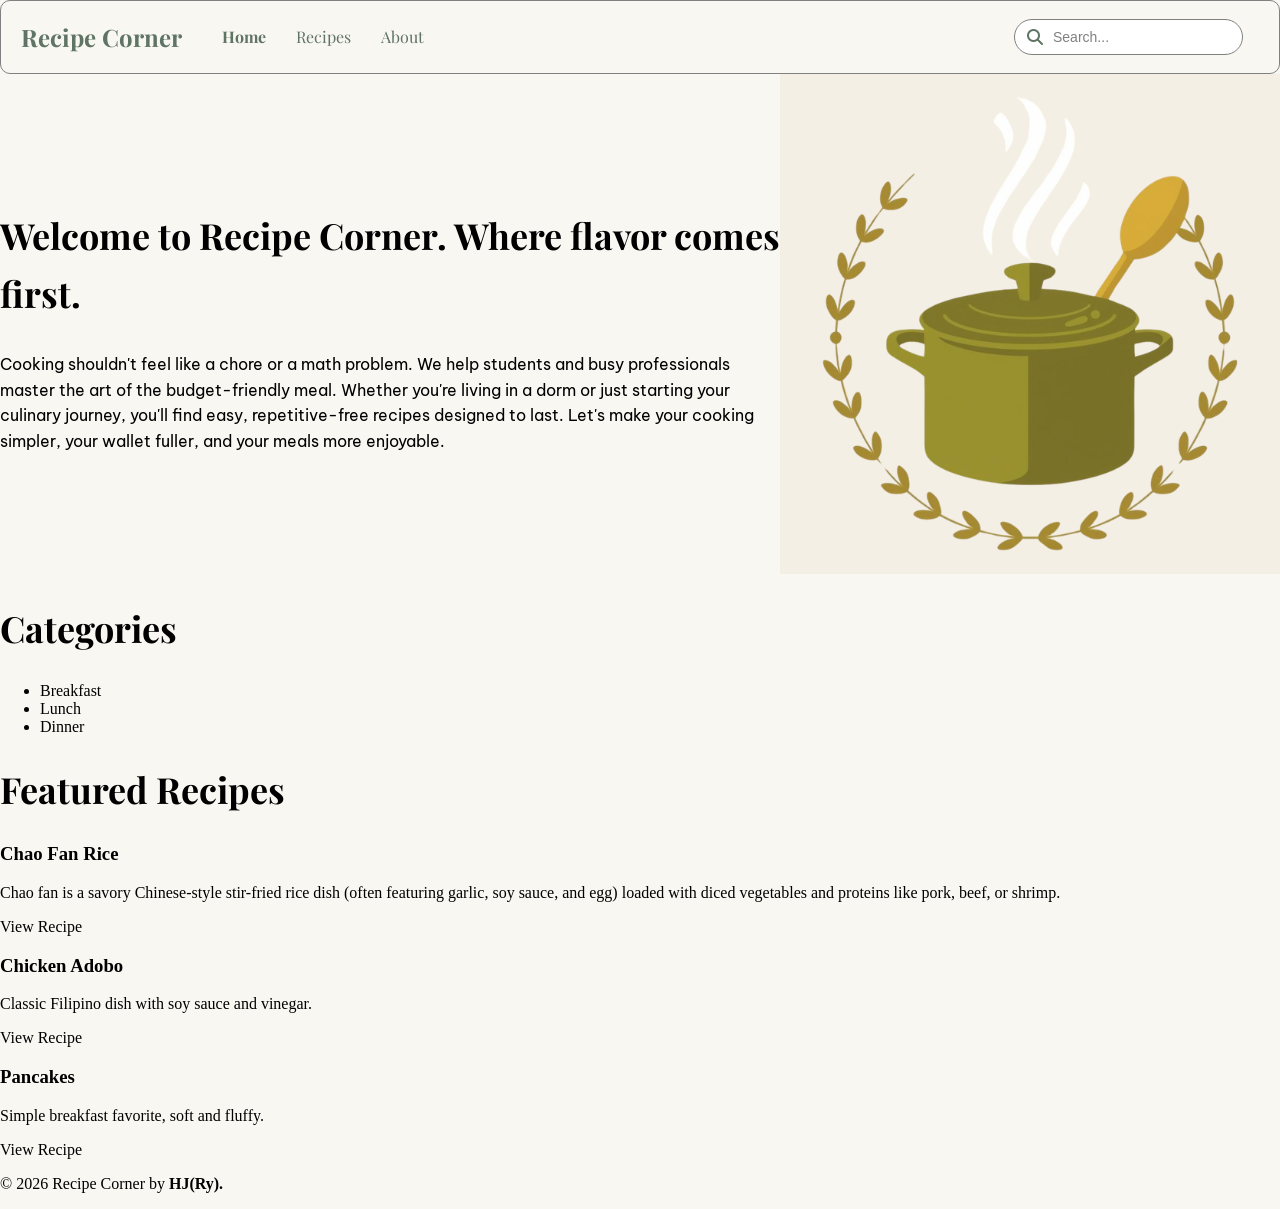
==== index.html @ d409b97f "Style navbar and hero section" ====
<!doctype html>
<html lang="en">
  <head>
    <meta charset="UTF-8" />
    <meta name="viewport" content="width=device-width, initial-scale=1.0" />
    <title>Home | Recipe Corner</title>
    <link rel="stylesheet" href="style.css" />
    <link
      rel="icon"
      type="image/png"
      href="images/Recipe Corner Logo (1).png"
    />
    <link
      rel="stylesheet"
      href="https://cdnjs.cloudflare.com/ajax/libs/font-awesome/6.5.0/css/all.min.css"
    />
  </head>

  <body>
    <header>
      <nav class="navi">
        <h1>Recipe Corner</h1>

        <div class="nav-links">
          <strong>Home</strong>
          <a href="#">Recipes</a>
          <a href="#">About</a>
        </div>

        <div class="search-bar">
          <i class="fa-solid fa-magnifying-glass"></i>
          <input type="text" placeholder="Search..." />
        </div>
      </nav>
    </header>

    <main>
      <section class="hero">
        <div class="hero-text">
          <h2>Welcome to Recipe Corner. Where flavor comes first.</h2>
          <p>
            Cooking shouldn't feel like a chore or a math problem. We help
            students and busy professionals master the art of the
            budget-friendly meal. Whether you&apos;re living in a dorm or just
            starting your culinary journey, you&apos;ll find easy,
            repetitive-free recipes designed to last. Let&apos;s make your
            cooking simpler, your wallet fuller, and your meals more enjoyable.
          </p>
        </div>

        <img
          src="images/Recipe Corner Logo (1).png"
          alt="Recipe Corner cooking website logo"
        />
      </section>

      <section>
        <h2>Categories</h2>
        <ul>
          <li>Breakfast</li>
          <li>Lunch</li>
          <li>Dinner</li>
        </ul>
      </section>

      <section>
        <h2>Featured Recipes</h2>

        <article>
          <h3>Chao Fan Rice</h3>
          <p>
            Chao fan is a savory Chinese-style stir-fried rice dish (often
            featuring garlic, soy sauce, and egg) loaded with diced vegetables
            and proteins like pork, beef, or shrimp.
          </p>
          <a href="recipe-chaofan.html">View Recipe</a>
        </article>

        <article>
          <h3>Chicken Adobo</h3>
          <p>Classic Filipino dish with soy sauce and vinegar.</p>
          <a href="recipe-adobo.html">View Recipe</a>
        </article>

        <article>
          <h3>Pancakes</h3>
          <p>Simple breakfast favorite, soft and fluffy.</p>
          <a href="recipe-pancakes.html">View Recipe</a>
        </article>
      </section>
    </main>

    <footer>
      <p>© 2026 Recipe Corner by <strong>HJ(Ry).</strong></p>
    </footer>
  </body>
</html>
---- style.css ----
@import url("https://fonts.googleapis.com/css2?family=Playfair+Display:ital,wght@0,400..900;1,400..900&display=swap");
@import url("https://fonts.googleapis.com/css2?family=Be+Vietnam+Pro:ital,wght@0,100;0,200;0,300;0,400;0,500;0,600;0,700;0,800;0,900;1,100;1,200;1,300;1,400;1,500;1,600;1,700;1,800;1,900&family=Playfair+Display:ital,wght@0,400..900;1,400..900&display=swap");

.navi {
  background-color: #f9f7f2;
  border: 1px solid gray;
  border-radius: 10px;
  font-family: "Playfair Display", serif;
  display: flex;
  align-items: center;
  position: sticky;
  top: 0%;
  gap: 40px;
  color: #5f7464;
}

.navi h1 {
  margin-left: 20px;
}

.nav-links {
  display: flex;
  gap: 30px;
  align-items: center;
}

a {
  text-decoration: none;
  color: inherit;
}

.search-bar {
  display: flex;
  align-items: center;
  gap: 8px;
  margin-left: 550px;
  padding: 8px 12px;
  border: 1px solid gray;
  border-radius: 20px;
  background-color: white;
}

.search-bar input {
  border: none;
  outline: none;
  font-size: 14px;
}

.search-bar:focus-within {
  border-color: green;
  box-shadow: 0 0 5px rgba(0, 128, 0, 0.4);
}

.search-bar input::placeholder {
  color: gray;
}

.hero {
  display: flex;
  align-items: center;
}

.hero-text {
  font-family: "Be Vietnam Pro", sans-serif;
  line-height: 1.6;
}

h2 {
  font-family: "Playfair Display", serif;
  font-size: 36px;
}

body {
  background-color: #f9f7f2;
  margin: 0;
}
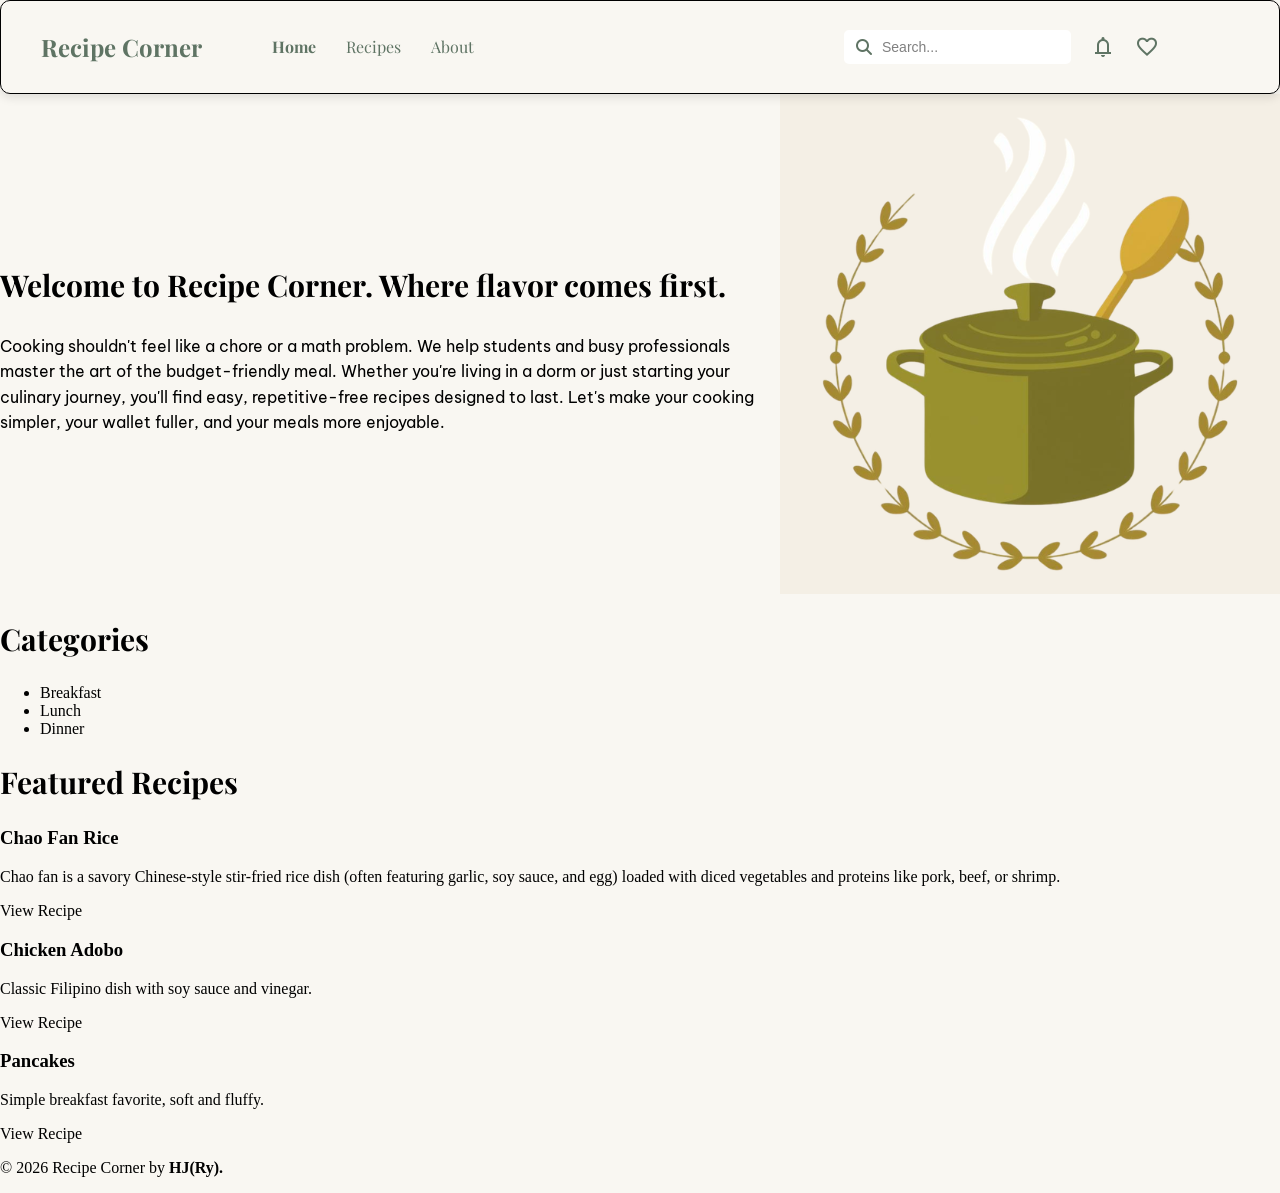
==== commit 22351333: "Add nav bar icons and improve the css styling" ====
--- a/index.html
+++ b/index.html
@@ -13,6 +13,10 @@
     <link
       rel="stylesheet"
       href="https://cdnjs.cloudflare.com/ajax/libs/font-awesome/6.5.0/css/all.min.css"
+    />
+    <link
+      rel="stylesheet"
+      href="https://fonts.googleapis.com/css2?family=Material+Symbols+Outlined:opsz,wght,FILL,GRAD@20..48,100..700,0..1,-50..200"
     />
   </head>
 
@@ -31,6 +35,10 @@
           <i class="fa-solid fa-magnifying-glass"></i>
           <input type="text" placeholder="Search..." />
         </div>
+
+        <span class="material-symbols-outlined bell">notifications</span>
+
+        <span class="material-symbols-outlined heart">favorite</span>
       </nav>
     </header>
 
--- a/style.css
+++ b/style.css
@@ -3,15 +3,25 @@
 
 .navi {
   background-color: #f9f7f2;
-  border: 1px solid gray;
-  border-radius: 10px;
   font-family: "Playfair Display", serif;
+  color: #5f7464;
+
   display: flex;
   align-items: center;
+  justify-content: space-between;
+
+  padding: 10px 20px;
+  width: 100%;
+  box-sizing: border-box;
+
   position: sticky;
-  top: 0%;
-  gap: 40px;
-  color: #5f7464;
+  top: 0;
+  z-index: 1000;
+
+  border: 1px solid black;
+  border-radius: 10px;
+
+  box-shadow: 0 4px 10px rgba(0, 0, 0, 0.1);
 }
 
 .navi h1 {
@@ -33,10 +43,9 @@
   display: flex;
   align-items: center;
   gap: 8px;
-  margin-left: 550px;
+  margin-left: 300px;
   padding: 8px 12px;
-  border: 1px solid gray;
-  border-radius: 20px;
+  border-radius: 5px;
   background-color: white;
 }
 
@@ -67,10 +76,42 @@
 
 h2 {
   font-family: "Playfair Display", serif;
-  font-size: 36px;
+  font-size: 30px;
 }
 
 body {
   background-color: #f9f7f2;
   margin: 0;
 }
+
+.bell {
+  font-variation-settings:
+    "FILL",
+    "wght" 600,
+    "GRAD" 0,
+    "opsz" 24;
+  position: relative;
+  right: 50px;
+  cursor: pointer;
+  transition: 0.3s;
+}
+
+.heart {
+  font-variation-settings:
+    "FILL" 0,
+    "wght" 400,
+    "GRAD" 0,
+    "opsz" 24;
+  position: relative;
+  right: 100px;
+  cursor: pointer;
+  transition: 0.3s;
+}
+
+.bell:hover {
+  color: #269440;
+}
+
+.heart:hover {
+  color: rgb(165, 51, 51);
+}
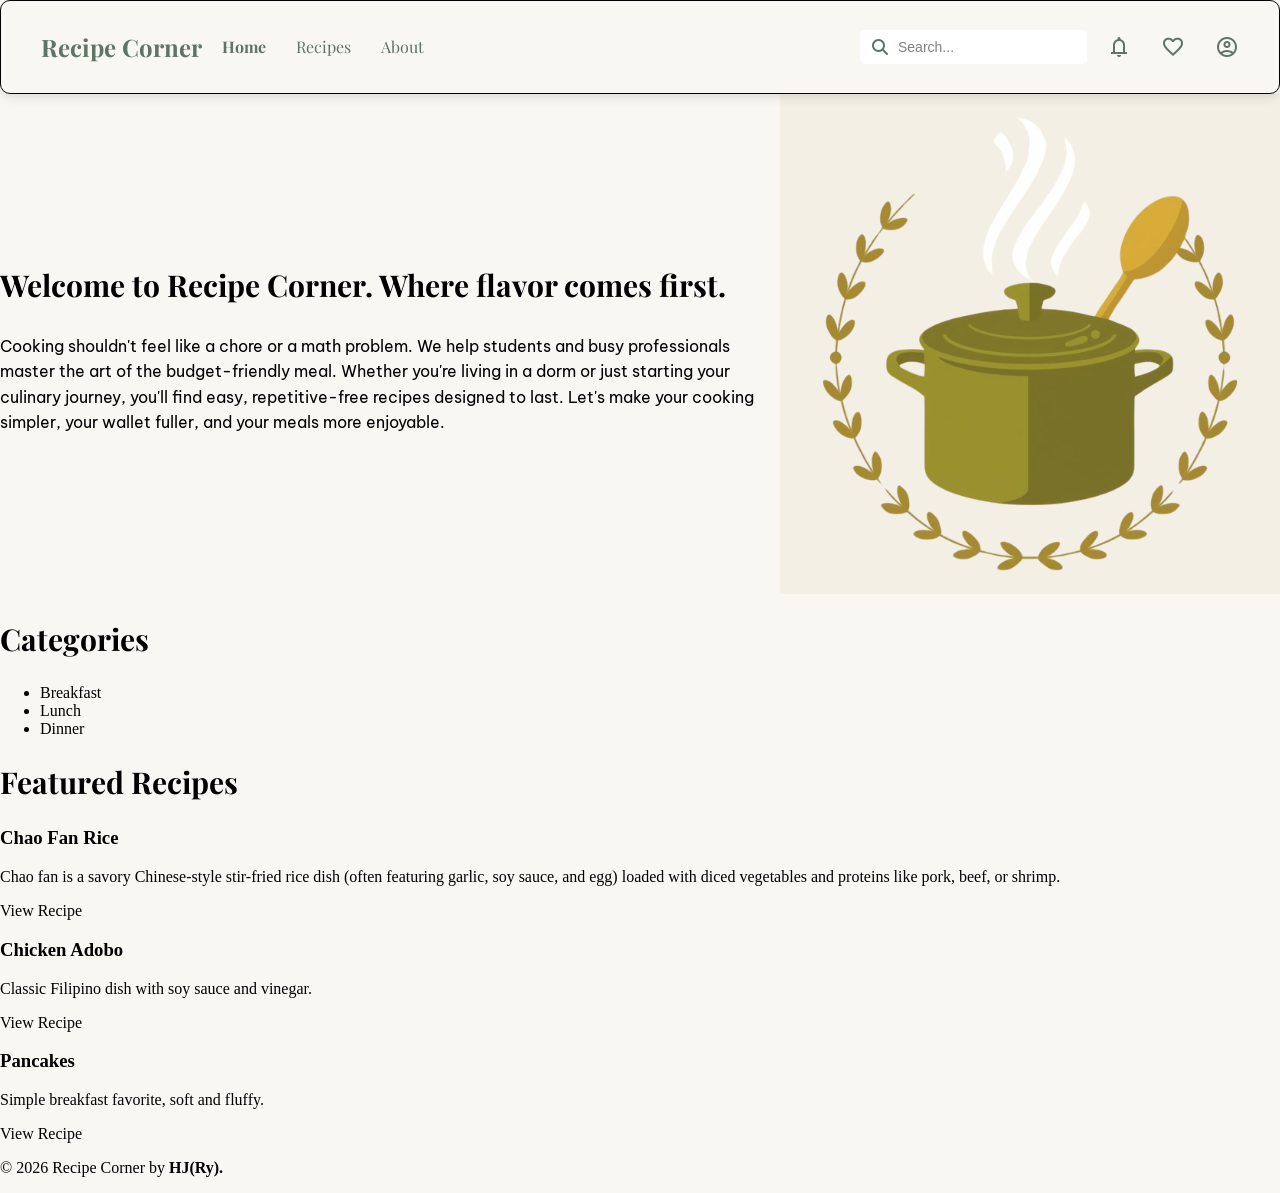
==== commit 8c08f757: "Final nav bar style" ====
--- a/index.html
+++ b/index.html
@@ -36,9 +36,15 @@
           <input type="text" placeholder="Search..." />
         </div>
 
-        <span class="material-symbols-outlined bell">notifications</span>
+        <div class="nav-icons">
+          <span class="material-symbols-outlined bell">notifications</span>
 
-        <span class="material-symbols-outlined heart">favorite</span>
+          <span class="material-symbols-outlined heart">favorite</span>
+
+          <span class="material-symbols-outlined profile">
+            account_circle
+          </span>
+        </div>
       </nav>
     </header>
 
--- a/style.css
+++ b/style.css
@@ -32,6 +32,7 @@
   display: flex;
   gap: 30px;
   align-items: center;
+  margin-left: 20px;
 }
 
 a {
@@ -43,7 +44,7 @@
   display: flex;
   align-items: center;
   gap: 8px;
-  margin-left: 300px;
+  margin-left: auto;
   padding: 8px 12px;
   border-radius: 5px;
   background-color: white;
@@ -84,34 +85,30 @@
   margin: 0;
 }
 
-.bell {
-  font-variation-settings:
-    "FILL",
-    "wght" 600,
-    "GRAD" 0,
-    "opsz" 24;
-  position: relative;
-  right: 50px;
+.nav-icons {
+  display: flex;
+  align-items: center;
+  gap: 30px;
+  margin-left: 20px;
+}
+
+.profile {
+  margin-right: 20px;
+}
+
+.bell,
+.heart,
+.profile {
   cursor: pointer;
   transition: 0.3s;
-}
-
-.heart {
   font-variation-settings:
     "FILL" 0,
     "wght" 400,
     "GRAD" 0,
     "opsz" 24;
-  position: relative;
-  right: 100px;
-  cursor: pointer;
-  transition: 0.3s;
 }
 
-.bell:hover {
+.bell:hover,
+.heart:hover {
   color: #269440;
 }
-
-.heart:hover {
-  color: rgb(165, 51, 51);
-}
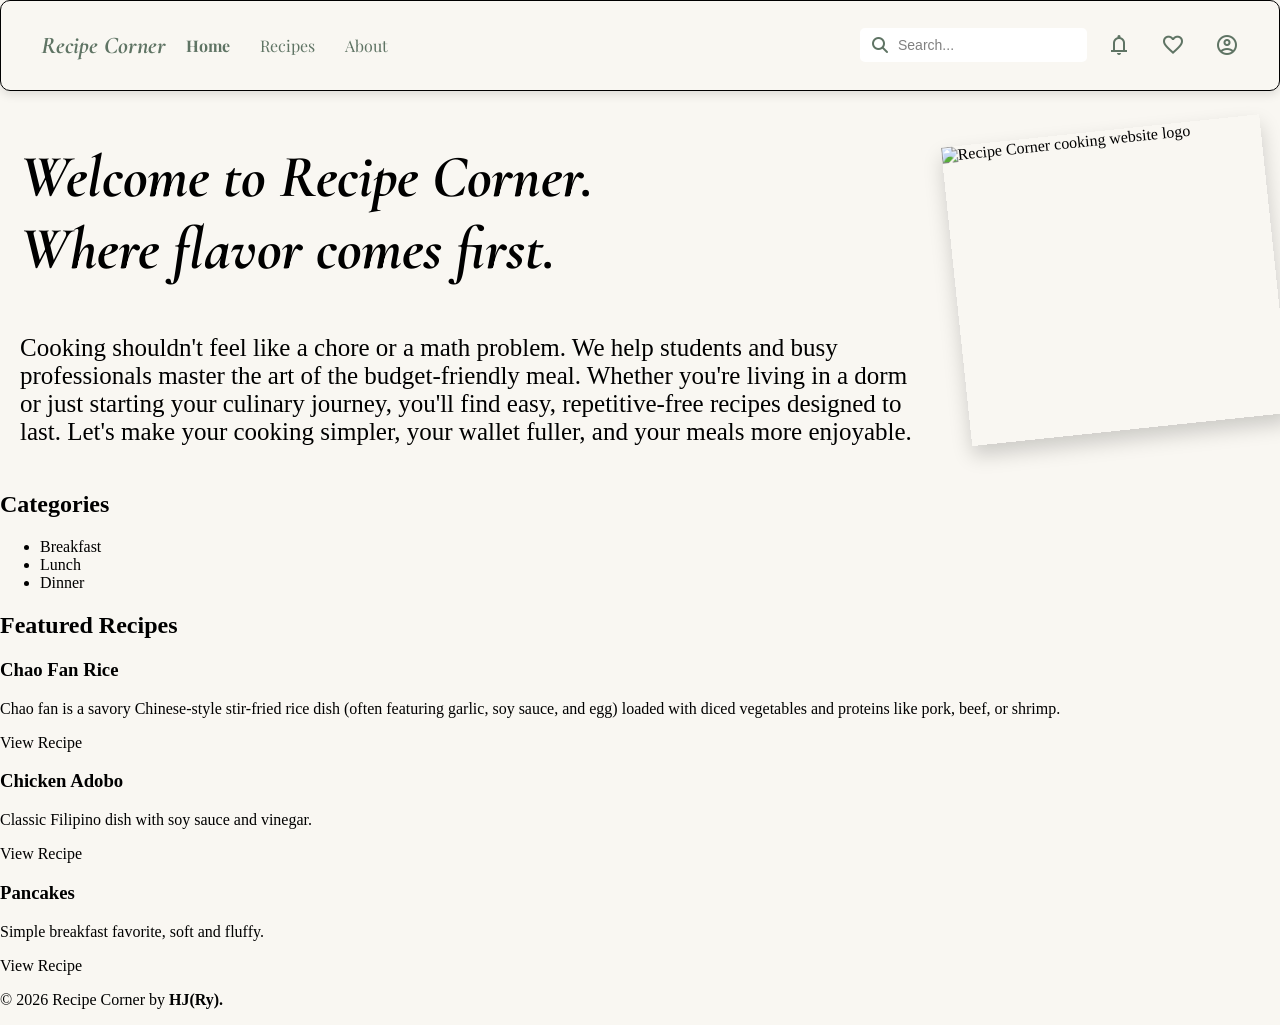
==== commit 3d0d17ff: "Add tilted hero image hover animation" ====
--- a/index.html
+++ b/index.html
@@ -23,7 +23,7 @@
   <body>
     <header>
       <nav class="navi">
-        <h1>Recipe Corner</h1>
+        <a href="index.html"><h1>Recipe Corner</h1></a>
 
         <div class="nav-links">
           <strong>Home</strong>
@@ -51,7 +51,7 @@
     <main>
       <section class="hero">
         <div class="hero-text">
-          <h2>Welcome to Recipe Corner. Where flavor comes first.</h2>
+          <h2>Welcome to Recipe Corner. <br />Where flavor comes first.</h2>
           <p>
             Cooking shouldn't feel like a chore or a math problem. We help
             students and busy professionals master the art of the
@@ -62,10 +62,13 @@
           </p>
         </div>
 
-        <img
-          src="images/Recipe Corner Logo (1).png"
-          alt="Recipe Corner cooking website logo"
-        />
+        <div class="hero-pic-wrap">
+          <img
+            src="https://t3.ftcdn.net/jpg/19/05/13/82/360_F_1905138292_L9HDCBQY4AZq7xVjRRX7Ii1Ajq3cq63j.jpg"
+            alt="Recipe Corner cooking website logo"
+            class="hero-pic"
+          />
+        </div>
       </section>
 
       <section>
--- a/style.css
+++ b/style.css
@@ -1,5 +1,6 @@
 @import url("https://fonts.googleapis.com/css2?family=Playfair+Display:ital,wght@0,400..900;1,400..900&display=swap");
 @import url("https://fonts.googleapis.com/css2?family=Be+Vietnam+Pro:ital,wght@0,100;0,200;0,300;0,400;0,500;0,600;0,700;0,800;0,900;1,100;1,200;1,300;1,400;1,500;1,600;1,700;1,800;1,900&family=Playfair+Display:ital,wght@0,400..900;1,400..900&display=swap");
+@import url("https://fonts.googleapis.com/css2?family=Cormorant+Garamond:ital,wght@0,300..700;1,300..700&display=swap");
 
 .navi {
   background-color: #f9f7f2;
@@ -26,6 +27,8 @@
 
 .navi h1 {
   margin-left: 20px;
+  font-family: "Cormorant Garamond", serif;
+  font-style: italic;
 }
 
 .nav-links {
@@ -68,21 +71,53 @@
 .hero {
   display: flex;
   align-items: center;
+  justify-content: space-between;
+  gap: 40px;
 }
 
 .hero-text {
-  font-family: "Be Vietnam Pro", sans-serif;
-  line-height: 1.6;
+  flex: 1;
+  font-size: 25px;
+  margin-left: 20px;
 }
 
-h2 {
-  font-family: "Playfair Display", serif;
-  font-size: 30px;
+.hero-pic-wrap {
+  width: 320px;
+  flex-shrink: 0;
+  display: flex;
+  justify-content: center;
+}
+
+.hero-pic {
+  width: 400px;
+  height: 300px;
+  display: block;
+  transform: translate(-20px) rotate(-6deg);
+  transform-origin: top center;
+  transition:
+    transform 0.35s ease,
+    box-shadow 0.35s ease;
+  box-shadow: 0 10px 20px rgba(0, 0, 0, 0.18);
+}
+
+.hero-pic:hover {
+  transform: rotate(0deg);
+  box-shadow: 0 14px 28px rgba(0, 0, 0, 0.24);
+}
+
+.hero-text h2 {
+  font-family: "Cormorant Garamond", serif;
+  font-size: 60px;
+  text-align: left;
+  font-style: italic;
 }
 
 body {
   background-color: #f9f7f2;
   margin: 0;
+  width: 100%;
+  overflow-x: hidden;
+  box-sizing: border-box;
 }
 
 .nav-icons {
@@ -108,7 +143,20 @@
     "opsz" 24;
 }
 
-.bell:hover,
+.bell:hover {
+  color: #269440;
+  font-variation-settings:
+    "FILL" 1,
+    "wght" 400,
+    "GRAD" 0,
+    "opsz" 24;
+}
+
 .heart:hover {
-  color: #269440;
+  color: #9e2420;
+  font-variation-settings:
+    "FILL" 1,
+    "wght" 400,
+    "GRAD" 0,
+    "opsz" 24;
 }
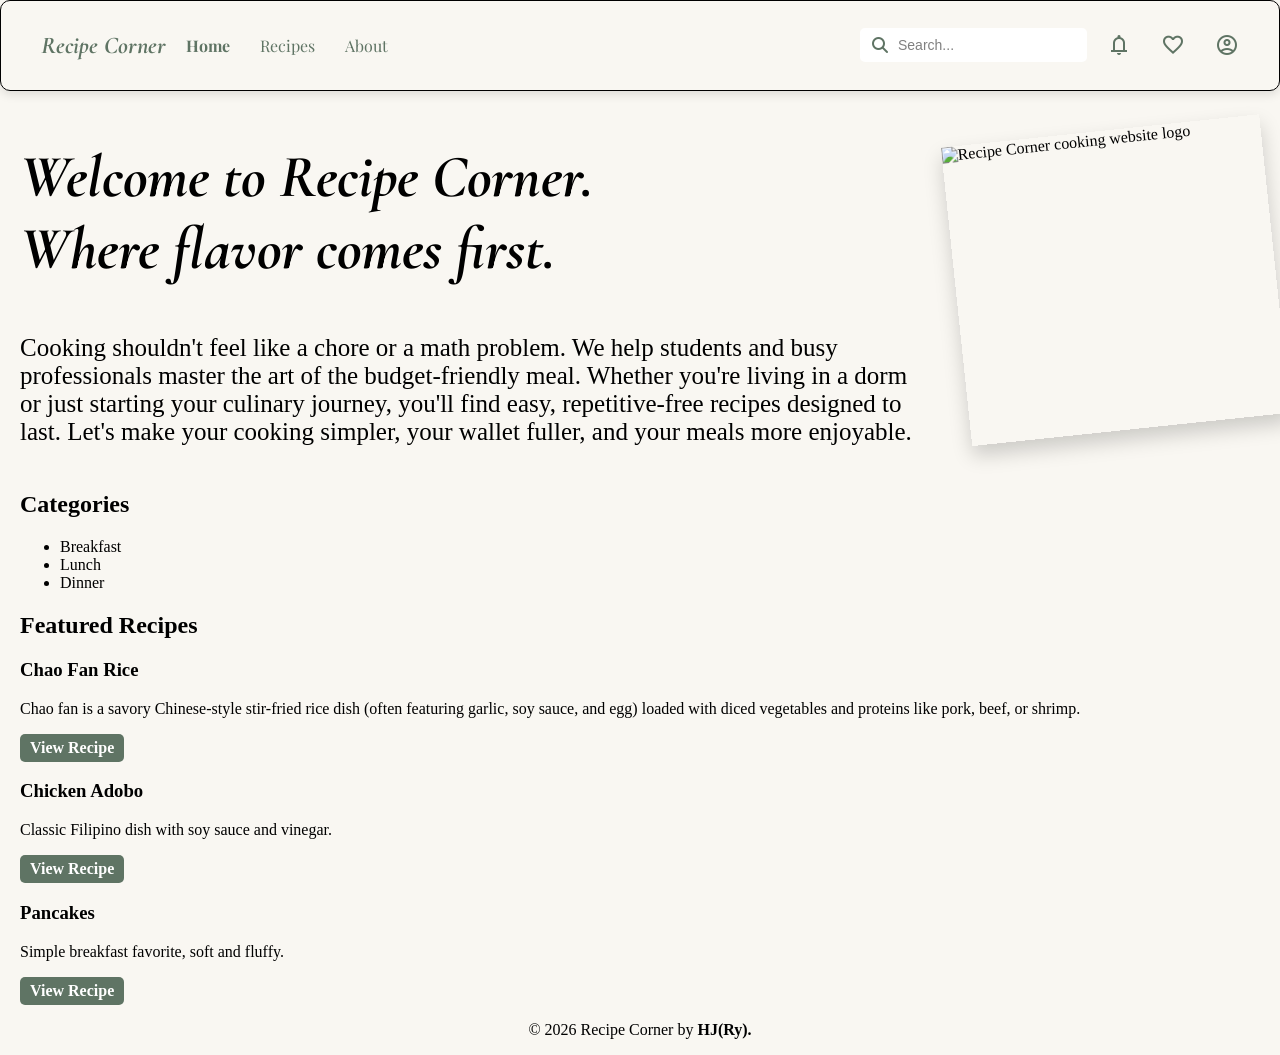
==== commit 0e929f84: "Add hover animation to recipe buttons" ====
--- a/index.html
+++ b/index.html
@@ -27,8 +27,8 @@
 
         <div class="nav-links">
           <strong>Home</strong>
-          <a href="#">Recipes</a>
-          <a href="#">About</a>
+          <a href="#" class="nav-btn">Recipes</a>
+          <a href="#" class="nav-btn">About</a>
         </div>
 
         <div class="search-bar">
@@ -71,7 +71,7 @@
         </div>
       </section>
 
-      <section>
+      <section class="recipe-categories">
         <h2>Categories</h2>
         <ul>
           <li>Breakfast</li>
@@ -80,7 +80,7 @@
         </ul>
       </section>
 
-      <section>
+      <section class="featured-recipes">
         <h2>Featured Recipes</h2>
 
         <article>
@@ -90,19 +90,19 @@
             featuring garlic, soy sauce, and egg) loaded with diced vegetables
             and proteins like pork, beef, or shrimp.
           </p>
-          <a href="recipe-chaofan.html">View Recipe</a>
+          <a href="recipe-chaofan.html" class="recipe-btn">View Recipe</a>
         </article>
 
         <article>
           <h3>Chicken Adobo</h3>
           <p>Classic Filipino dish with soy sauce and vinegar.</p>
-          <a href="recipe-adobo.html">View Recipe</a>
+          <a href="recipe-adobo.html" class="recipe-btn">View Recipe</a>
         </article>
 
         <article>
           <h3>Pancakes</h3>
           <p>Simple breakfast favorite, soft and fluffy.</p>
-          <a href="recipe-pancakes.html">View Recipe</a>
+          <a href="recipe-pancakes.html" class="recipe-btn">View Recipe</a>
         </article>
       </section>
     </main>
--- a/style.css
+++ b/style.css
@@ -36,6 +36,10 @@
   gap: 30px;
   align-items: center;
   margin-left: 20px;
+}
+
+.nav-btn:hover {
+  color: #2d2926;
 }
 
 a {
@@ -144,7 +148,7 @@
 }
 
 .bell:hover {
-  color: #269440;
+  color: #5f7464;
   font-variation-settings:
     "FILL" 1,
     "wght" 400,
@@ -153,10 +157,33 @@
 }
 
 .heart:hover {
-  color: #9e2420;
+  color: #c76d52;
   font-variation-settings:
     "FILL" 1,
     "wght" 400,
     "GRAD" 0,
     "opsz" 24;
 }
+
+.recipe-btn {
+  display: inline-block;
+  padding: 5px 10px;
+  background-color: #5f7464;
+  color: rgb(255, 255, 255);
+  text-decoration: none;
+  border-radius: 5px;
+  font-weight: bold;
+}
+
+.recipe-btn:hover {
+  background-color: #2d2926;
+}
+
+.featured-recipes,
+.recipe-categories {
+  margin-left: 20px;
+}
+
+footer {
+  text-align: center;
+}
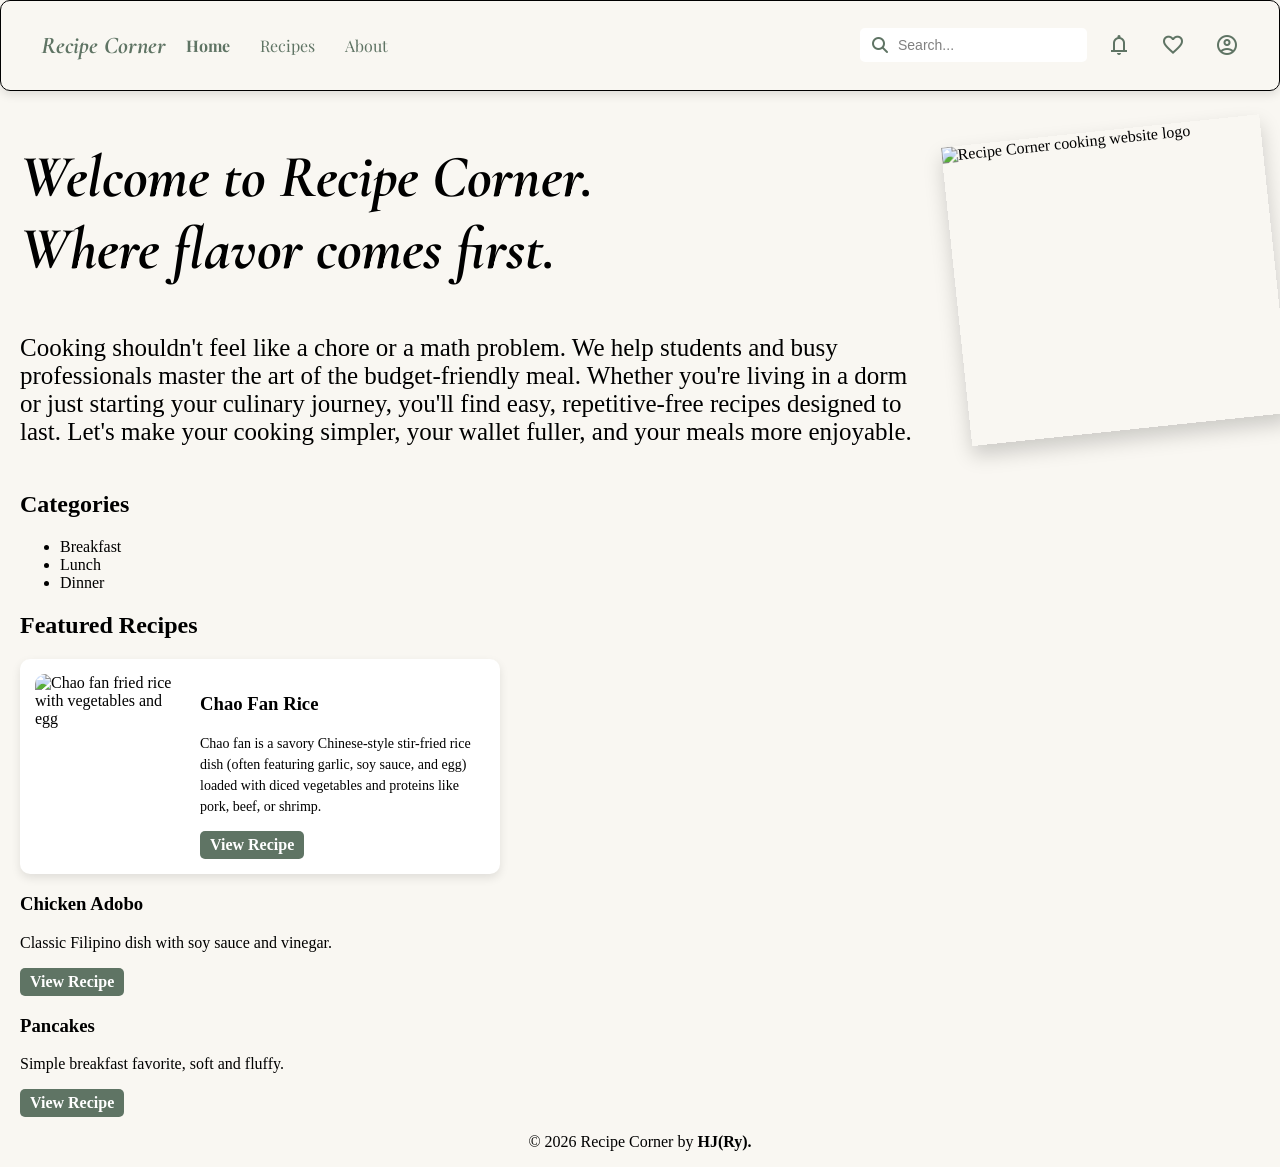
==== commit 060ec1e7: "Improve recipe card styling and responsiveness" ====
--- a/index.html
+++ b/index.html
@@ -83,14 +83,23 @@
       <section class="featured-recipes">
         <h2>Featured Recipes</h2>
 
-        <article>
-          <h3>Chao Fan Rice</h3>
-          <p>
-            Chao fan is a savory Chinese-style stir-fried rice dish (often
-            featuring garlic, soy sauce, and egg) loaded with diced vegetables
-            and proteins like pork, beef, or shrimp.
-          </p>
-          <a href="recipe-chaofan.html" class="recipe-btn">View Recipe</a>
+        <article class="recipe-card">
+          <img
+            src="https://encrypted-tbn0.gstatic.com/images?q=tbn:ANd9GcSTiN-Ac9sP3IISbdVRyUVrFoix2YeR0fXFLA&s"
+            alt="Chao fan fried rice with vegetables and egg"
+          />
+
+          <div class="recipe-text">
+            <h3>Chao Fan Rice</h3>
+
+            <p class="recipe-description">
+              Chao fan is a savory Chinese-style stir-fried rice dish (often
+              featuring garlic, soy sauce, and egg) loaded with diced vegetables
+              and proteins like pork, beef, or shrimp.
+            </p>
+
+            <a href="recipe-chaofan.html" class="recipe-btn"> View Recipe </a>
+          </div>
         </article>
 
         <article>
--- a/style.css
+++ b/style.css
@@ -169,7 +169,7 @@
   display: inline-block;
   padding: 5px 10px;
   background-color: #5f7464;
-  color: rgb(255, 255, 255);
+  color: white;
   text-decoration: none;
   border-radius: 5px;
   font-weight: bold;
@@ -177,6 +177,46 @@
 
 .recipe-btn:hover {
   background-color: #2d2926;
+  transform: translateY(-2px);
+}
+
+.recipe-card {
+  display: flex;
+  width: 100%;
+  max-width: 450px;
+  gap: 15px;
+  padding: 15px;
+  background: white;
+  border-radius: 10px;
+  box-shadow: 0 4px 10px rgba(0, 0, 0, 0.1);
+  align-items: flex-start;
+}
+
+.recipe-card:hover {
+  border: 1px solid #5f7464;
+  transform: scale(1.05);
+  transition: 0.2s;
+}
+
+.recipe-card img {
+  width: 100%;
+  max-width: 150px;
+  height: 160px;
+  object-fit: cover;
+  border-radius: 10px;
+}
+
+.recipe-text {
+  flex-direction: column;
+  gap: 8px;
+  flex: 1;
+  margin: 0%;
+}
+
+.recipe-description {
+  font-size: 14px;
+  color: black;
+  line-height: 1.5;
 }
 
 .featured-recipes,
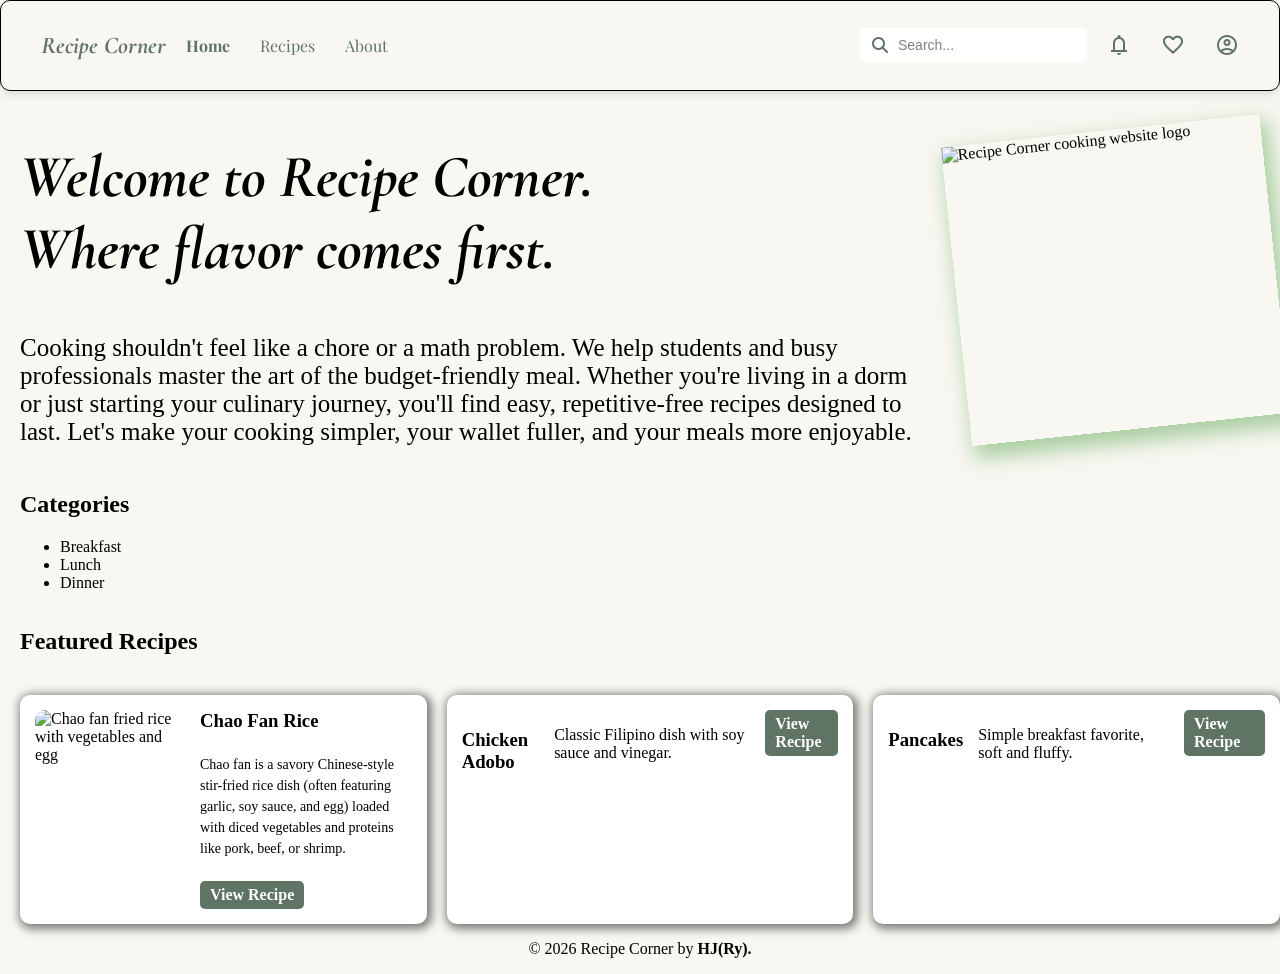
==== commit 1a2fb908: "layout featured recipe cards horizontally and tighten button width" ====
--- a/index.html
+++ b/index.html
@@ -102,13 +102,13 @@
           </div>
         </article>
 
-        <article>
+        <article class="recipe-card">
           <h3>Chicken Adobo</h3>
           <p>Classic Filipino dish with soy sauce and vinegar.</p>
           <a href="recipe-adobo.html" class="recipe-btn">View Recipe</a>
         </article>
 
-        <article>
+        <article class="recipe-card">
           <h3>Pancakes</h3>
           <p>Simple breakfast favorite, soft and fluffy.</p>
           <a href="recipe-pancakes.html" class="recipe-btn">View Recipe</a>
--- a/style.css
+++ b/style.css
@@ -101,7 +101,7 @@
   transition:
     transform 0.35s ease,
     box-shadow 0.35s ease;
-  box-shadow: 0 10px 20px rgba(0, 0, 0, 0.18);
+  box-shadow: 5px 10px 20px 3px rgba(91, 167, 81, 0.5);
 }
 
 .hero-pic:hover {
@@ -173,6 +173,8 @@
   text-decoration: none;
   border-radius: 5px;
   font-weight: bold;
+  width: fit-content;
+  align-self: flex-start;
 }
 
 .recipe-btn:hover {
@@ -182,20 +184,20 @@
 
 .recipe-card {
   display: flex;
-  width: 100%;
-  max-width: 450px;
+  flex: 1;
+  min-width: 200px;
   gap: 15px;
   padding: 15px;
   background: white;
   border-radius: 10px;
-  box-shadow: 0 4px 10px rgba(0, 0, 0, 0.1);
+  box-shadow: 2px 2px 10px 3px rgba(0, 0, 0, 0.5);
   align-items: flex-start;
 }
 
 .recipe-card:hover {
   border: 1px solid #5f7464;
   transform: scale(1.05);
-  transition: 0.2s;
+  transition: 0.7s;
 }
 
 .recipe-card img {
@@ -207,10 +209,15 @@
 }
 
 .recipe-text {
+  display: flex;
   flex-direction: column;
   gap: 8px;
   flex: 1;
-  margin: 0%;
+  align-items: flex-start;
+}
+
+.recipe-text h3 {
+  margin: 0;
 }
 
 .recipe-description {
@@ -219,7 +226,17 @@
   line-height: 1.5;
 }
 
-.featured-recipes,
+.featured-recipes {
+  margin-left: 20px;
+  display: flex;
+  flex-wrap: wrap;
+  gap: 20px;
+}
+
+.featured-recipes h2 {
+  flex-basis: 100%;
+}
+
 .recipe-categories {
   margin-left: 20px;
 }
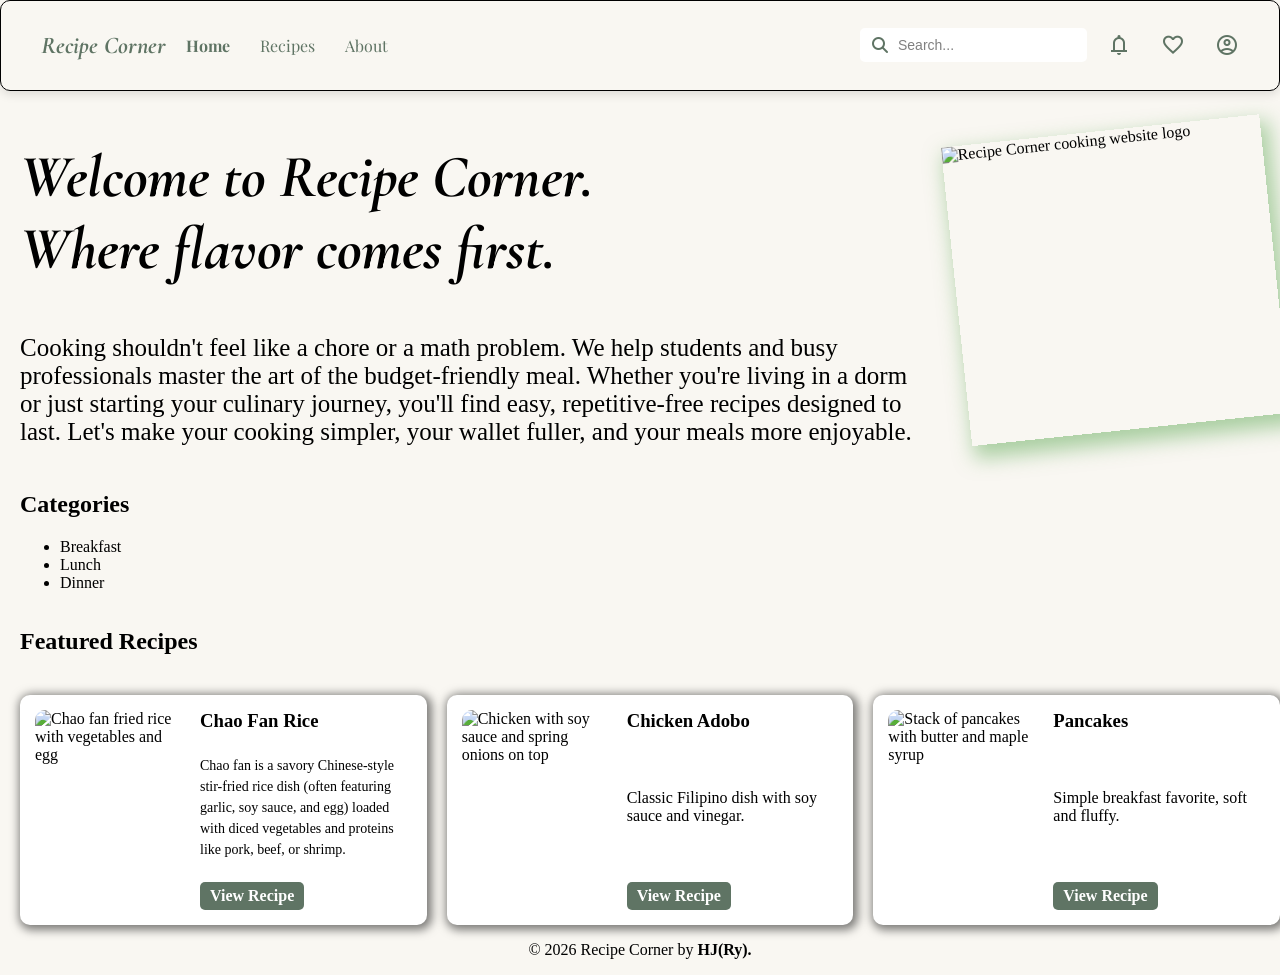
==== commit c838ee37: "Align recipe buttons and unify card layout" ====
--- a/index.html
+++ b/index.html
@@ -103,15 +103,29 @@
         </article>
 
         <article class="recipe-card">
-          <h3>Chicken Adobo</h3>
-          <p>Classic Filipino dish with soy sauce and vinegar.</p>
-          <a href="recipe-adobo.html" class="recipe-btn">View Recipe</a>
+          <img
+            src="https://www.budgetbytes.com/wp-content/uploads/2018/02/Chicken-Adobo-Overhead-500x500.jpg"
+            alt="Chicken with soy sauce and spring onions on top"
+          />
+
+          <div class="recipe-text">
+            <h3>Chicken Adobo</h3>
+            <p>Classic Filipino dish with soy sauce and vinegar.</p>
+            <a href="recipe-adobo.html" class="recipe-btn">View Recipe</a>
+          </div>
         </article>
 
         <article class="recipe-card">
-          <h3>Pancakes</h3>
-          <p>Simple breakfast favorite, soft and fluffy.</p>
-          <a href="recipe-pancakes.html" class="recipe-btn">View Recipe</a>
+          <img
+            src="https://www.marthastewart.com/thmb/Vgb9cQSlegZz5fcoSbkkqyHPmHY=/1500x0/filters:no_upscale():max_bytes(150000):strip_icc()/338185-basic-pancakes-09-00b18f8418fd4e52bb2050173d083d04.jpg"
+            alt="Stack of pancakes with butter and maple syrup"
+          />
+
+          <div class="recipe-text">
+            <h3>Pancakes</h3>
+            <p>Simple breakfast favorite, soft and fluffy.</p>
+            <a href="recipe-pancakes.html" class="recipe-btn">View Recipe</a>
+          </div>
         </article>
       </section>
     </main>
--- a/style.css
+++ b/style.css
@@ -216,6 +216,12 @@
   align-items: flex-start;
 }
 
+/* Ensure the action button sits at the bottom of the card */
+.recipe-text {
+  justify-content: space-between;
+  min-height: 200px;
+}
+
 .recipe-text h3 {
   margin: 0;
 }
